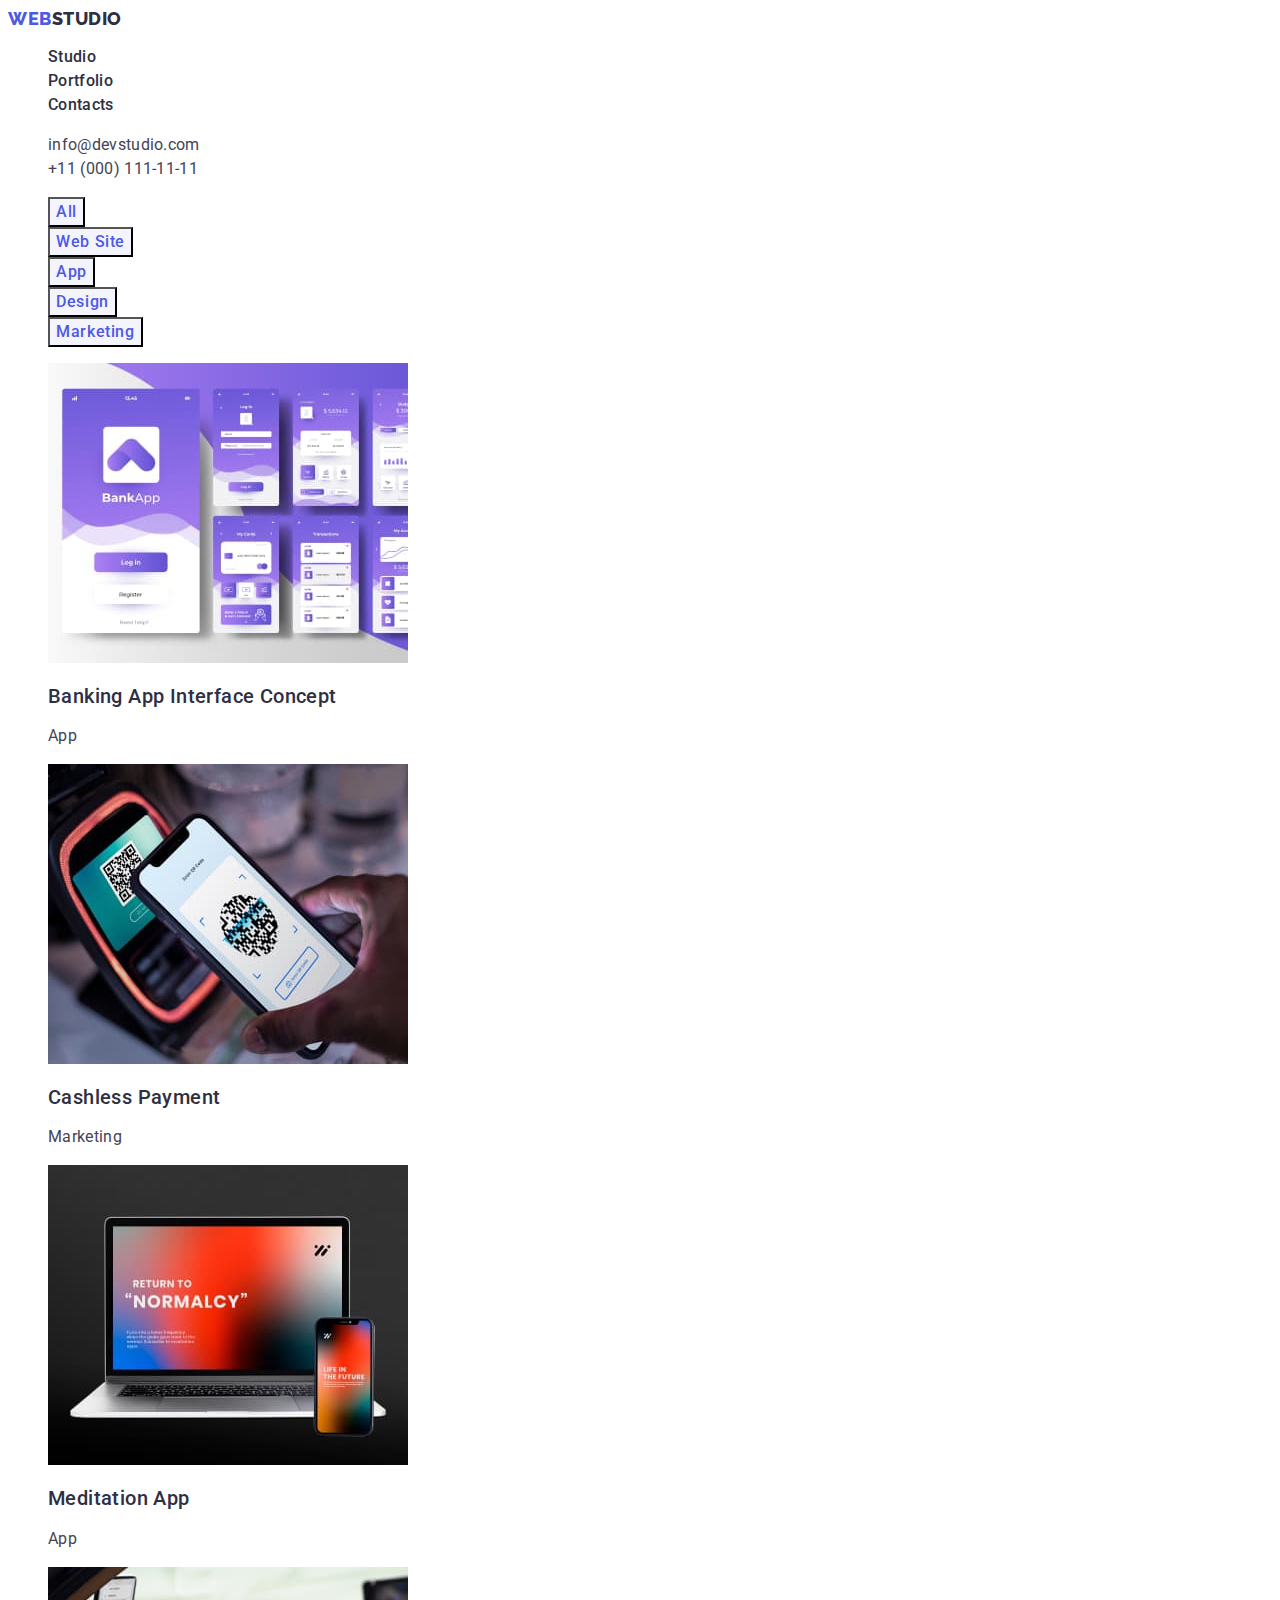
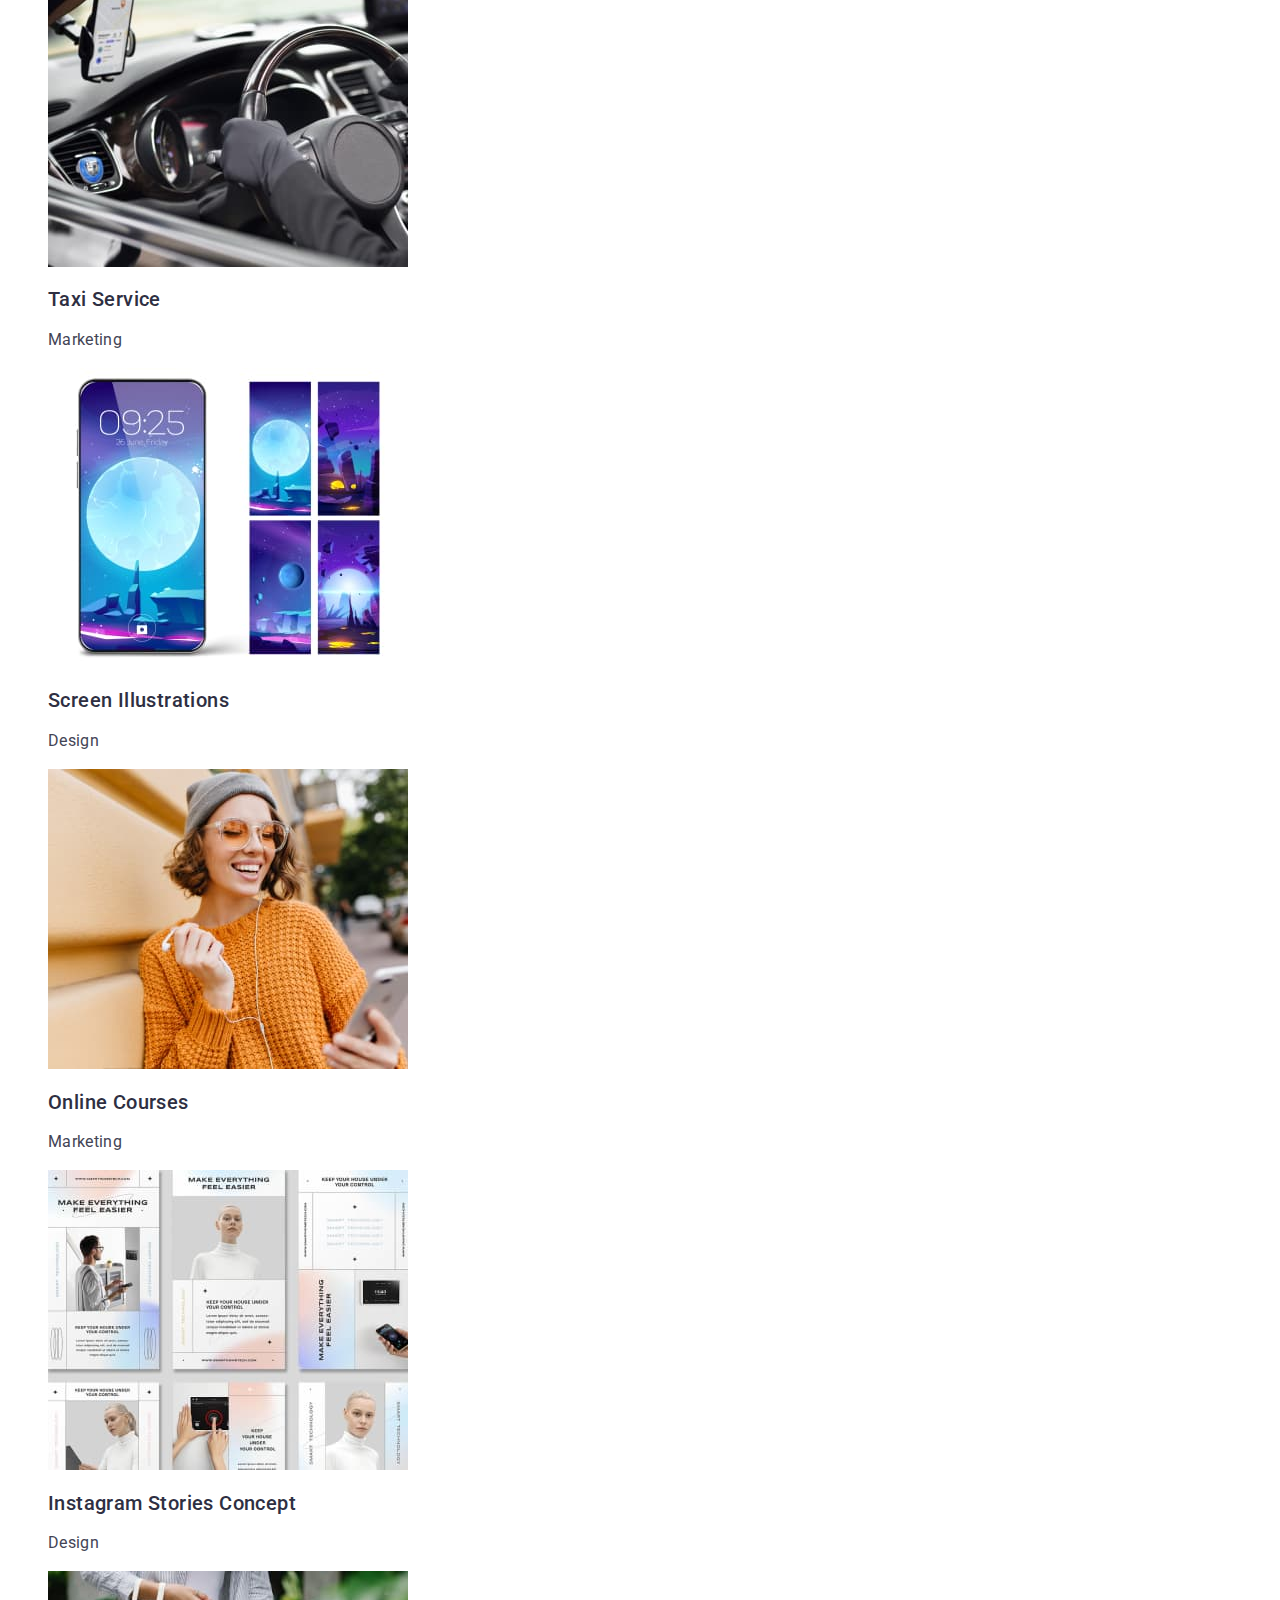
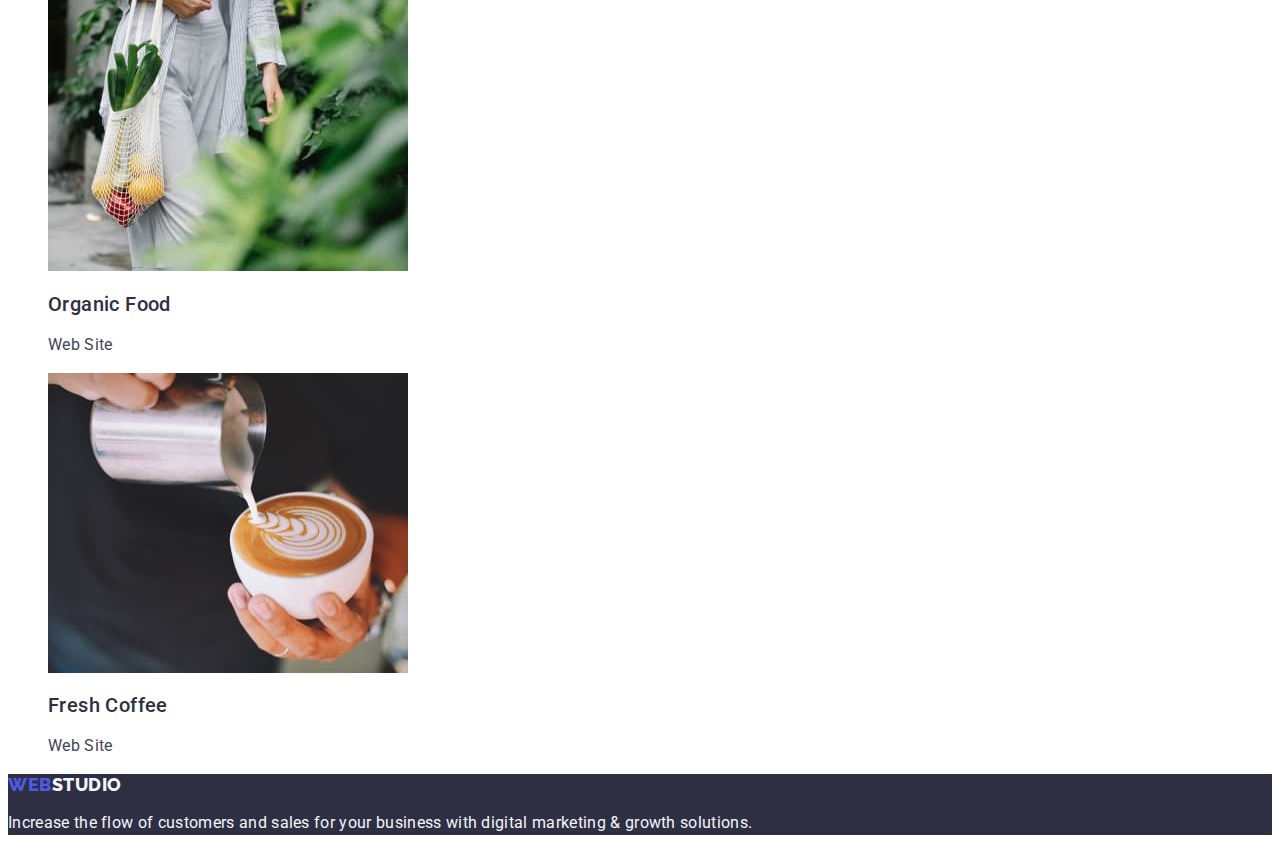
==== portfolio.html @ d4ae93c2 "Initial commit" ====
<!DOCTYPE html>
<html lang="en">

<head>
    <meta charset="UTF-8">
    <meta http-equiv="X-UA-Compatible" content="IE=edge">
    <meta name="viewport" content="width=device-width, initial-scale=1.0">
    <title>Портфоліо</title>
    <link rel="preconnect" href="https://fonts.googleapis.com">
    <link rel="preconnect" href="https://fonts.gstatic.com" crossorigin>
    <link href="https://fonts.googleapis.com/css2?family=Raleway:wght@800&family=Roboto:wght@400;500;700&display=swap"
        rel="stylesheet">
    <link rel="stylesheet" href="./css/styles.css">
</head>

<body>
    <!-- Header -->
    <header class="page-header">
        <nav class="page-nav">
            <a class="logo link" href="./index.html">Web<span class="logo-dark">Studio</span></a>
            <ul class="nav-list list">
                <li class="nav-item">
                    <a class="nav-link link" href="./index.html">Studio</a>
                </li>
                <li class="nav-item">
                    <a class="nav-link link" href="./portfolio.html">Portfolio</a>
                </li>
                <li class="nav-item">
                    <a class="nav-link link" href="">Contacts</a>
                </li>
            </ul>
        </nav>
        <address class="header-contacts">
            <ul class="header-contacts-list list">
                <li>
                    <a class="contact-item-link link" href="mailto:info@devstudio.com">info@devstudio.com</a>
                </li>
                <li>
                    <a class="contact-item-link link" href="tel:+110001111111">+11 (000) 111-11-11</a>
                </li>
            </ul>
        </address>
    </header>
    <main>
        <section class="project-filter">
            <h1 hidden>Projects</h1>
            <ul class="project-filter-list list">
                <li class="project-filter-item">
                        <button class="filter-button button" type="button">All</button>
                </li>
                <li class="project-filter-item">
                         <button class="filter-button button" type="button">Web Site</button>
                </li>
                <li class="project-filter-item">
                        <button class="filter-button button" type="button">App</button>
                </li>
                <li class="project-filter-item">
                        <button class="filter-button button" type="button">Design</button>
                </li>
                <li class="project-filter-item">
                        <button class="filter-button button" type="button">Marketing</button>
                </li>
            </ul>
<ul class="project-list list">
    <li class="project-card">
<a class="link" href="">
    <img src="./images/projects/banking-app-interface-concept.jpg" alt="seven screens of banking app inerface" width="360" height="300">
    <h2 class="main-title">Banking App Interface Concept</h2>
    <p class="main-description">App</p>
</a>
    </li>
    <li class="project-card">
<a class="link" href="">
    <img src="./images/projects/cashless-payment.jpg" alt="phone in hand near terminal" width="360" height="300">
    <h2 class="main-title">Cashless Payment</h2>
    <p class="main-description">Marketing</p>
</a>
    </li>
    <li class="project-card">
<a class="link" href="">
    <img src="./images/projects/meditation-app.jpg" alt="laptop and phone with motivated title on screen" width="360" height="300">
    <h2 class="main-title">Meditation App</h2>
    <p class="main-description">App</p>
</a>
    </li>
    <li class="project-card">
<a class="link" href="">
    <img src="./images/projects/taxi-service.jpg" alt="hands on car wheel" width="360" height="300">
    <h2 class="main-title">Taxi Service</h2>
    <p class="main-description">Marketing</p>
</a>
    </li>
    <li class="project-card">
<a class="link" href="">
    <img src="./images/projects/screen-illustrations.jpg" alt="phone with abstract wallpapers" width="360" height="300">
    <h2 class="main-title">Screen Illustrations</h2>
    <p class="main-description">Design</p>
</a>
    </li>
    <li class="project-card">
<a class="link" href="">
    <img src="./images/projects/online-cources.jpg" alt="smiling girl in headphones" width="360" height="300">
    <h2 class="main-title">Online Courses</h2>
    <p class="main-description">Marketing</p>
</a>
    </li>
    <li class="project-card">
<a class="link" href="">
    <img src="./images/projects/instagram-stories-concept.jpg" alt="variations of instagram stories" width="360" height="300">
    <h2 class="main-title">Instagram Stories Concept</h2>
    <p class="main-description">Design</p>
</a>
    </li>
    <li class="project-card">
<a class="link" href="">
    <img src="./images/projects/organic-food.jpg" alt="mesh bag with vegetables" width="360" height="300">
    <h2 class="main-title">Organic Food</h2>
    <p class="main-description">Web Site</p>
</a>
    </li>
    <li class="project-card">
<a class="link" href="">
    <img src="./images/projects/fresh-coffee.jpg" alt="barista get milk in cup of coffee" width="360" height="300">
    <h2 class="main-title">Fresh Coffee</h2>
    <p class="main-description">Web Site</p>
</a>
    </li>
</ul>
        </section>
    </main>
    <!-- Footer -->
    <footer class="page-footer">
        <a class="logo link" href="./index.html">Web<span class="logo-light">Studio</span></a>
        <p class="footer-message">Increase the flow of customers and sales for your business with digital marketing &
            growth solutions.</p>
    </footer>
</body>

</html>
---- css/styles.css ----
:root {
  --main-font-family: 'Roboto', sans-serif;
  --secondary-font-family-family: 'Raleway',
    sans-serif;
  --primary-text-color-light: #ffffff;
  --primary-text-color-dark: #434455;
  --secondary-text-color-light: #f4f4fd;
  --secondary-text-color-dark: #2e2f42;
  --brand-primary-color: #4d5ae5;
  --brand-secondary-color: #f4f4fd;
  --button-color-pressed: #404bbf;
  --button-color-succes: #31d0aa;
  --accent-color-light: #e7e9fc;
  --white-bg: #ffffff;
  --dark-bg: #2e2f42;
}

.list {
  list-style: none;
}

.link {
  text-decoration: none;
}

button {
  font-family: inherit;
  cursor: pointer;
}

address {
  font-style: normal;
}

body {
  font-family: var(--main-font-family);
  color: var(--primary-text-color-dark);
  background-color: var(--white-bg);
}

/* header */

.page-header {
  background-color: var(--white-bg);
}

.logo {
  font-family: var(
    --secondary-font-family-family
  );
  font-weight: 800;
  font-size: 18px;
  line-height: 1.17;
  display: flex;
  letter-spacing: 0.03em;
  text-transform: uppercase;
  color: var(--brand-primary-color);
}

.logo-footer {
  color: var(--secondary-text-color-light);
}

.logo-dark {
  color: var(--secondary-text-color-dark);
}

.logo-light {
  color: var(--secondary-text-color-light);
}

.nav-link {
  font-weight: 500;
  font-size: 16px;
  line-height: 1.5;
  letter-spacing: 0.02em;
  color: var(--secondary-text-color-dark);
}

.nav-link:active,
.nav-link:hover,
.nav-link:focus {
  color: var(--button-color-pressed);
}

.contact-item-link {
  font-style: normal;
  font-weight: 400;
  font-size: 16px;
  line-height: 24px;
  letter-spacing: 0.02em;
  color: var(--primary-text-color-dark);
}

.contact-item-link:hover,
.contact-item-link:focus {
  color: var(--button-color-pressed);
}

/* hero */

.hero-section {
  background-color: var(--dark-bg);
}

.hero-title {
  font-weight: 700;
  font-size: 56px;
  line-height: 1.07;
  text-align: center;
  letter-spacing: 0.02em;
  color: var(--primary-text-color-light);
}

.hero-button {
  font-weight: 500;
  font-size: 16px;
  line-height: 1.5;
  display: flex;
  align-items: center;
  letter-spacing: 0.04em;
  color: var(--primary-text-color-light);
  background-color: var(--brand-primary-color);
}

.hero-button:hover,
.hero-button:focus {
  background-color: var(--button-color-pressed);
}

/* features */

.main-title {
  font-weight: 500;
  font-size: 20px;
  line-height: 1.2;
  letter-spacing: 0.02em;
  color: var(--secondary-text-color-dark);
}

.main-description {
  font-size: 16px;
  line-height: 1.5;
  letter-spacing: 0.02em;
  color: var(--primary-text-color-dark);
}

/* what are we doing */

.section-title {
  font-weight: 700;
  font-size: 36px;
  line-height: 1.11;
  text-align: center;
  letter-spacing: 0.02em;
  text-transform: capitalize;
  color: var(--secondary-text-color-dark);
}

/* team */

.team-section {
  background-color: var(--brand-secondary-color);
}

.team-card {
  background-color: var(--white-bg);
}

.team-name {
  font-weight: 500;
  font-size: 20px;
  line-height: 1.2;
  text-align: center;
  letter-spacing: 0.02em;
  color: var(--secondary-text-color-dark);
}

.team-position {
  font-size: 16px;
  line-height: 1.5;
  text-align: center;
  letter-spacing: 0.02em;
  color: var(--primary-text-color-dark);
}

/* footer */

.page-footer {
  background-color: var(--dark-bg);
}

.footer-message {
  font-size: 16px;
  line-height: 1.5;
  letter-spacing: 0.02em;
  color: var(--secondary-text-color-light);
}

/* portfolio */

.filter-button {
  font-weight: 500;
  font-size: 16px;
  line-height: 1.5;
  display: flex;
  align-items: center;
  text-align: center;
  letter-spacing: 0.04em;
  color: var(--brand-primary-color);
  background-color: var(--brand-secondary-color);
}

.filter-button:hover,
.filter-button:focus {
  color: var(--primary-text-color-light);
  background-color: var(--button-color-pressed);
}
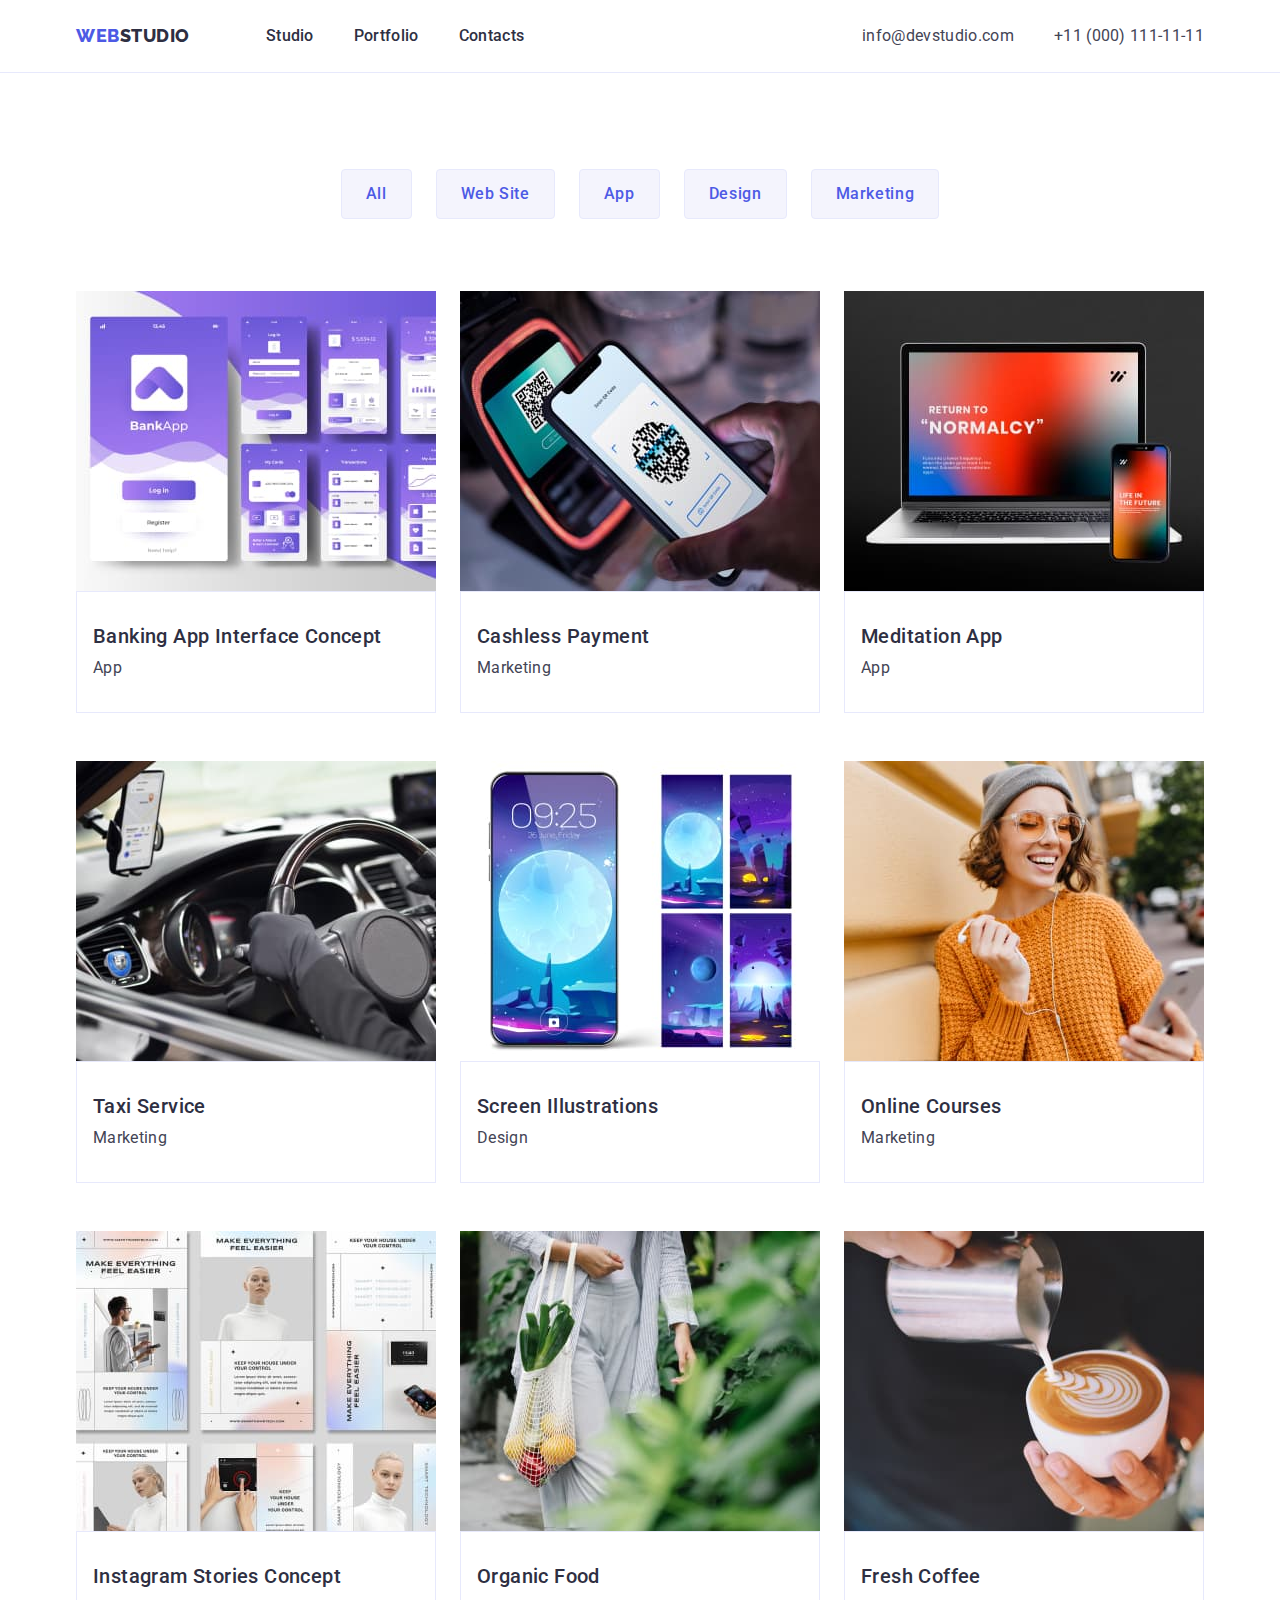
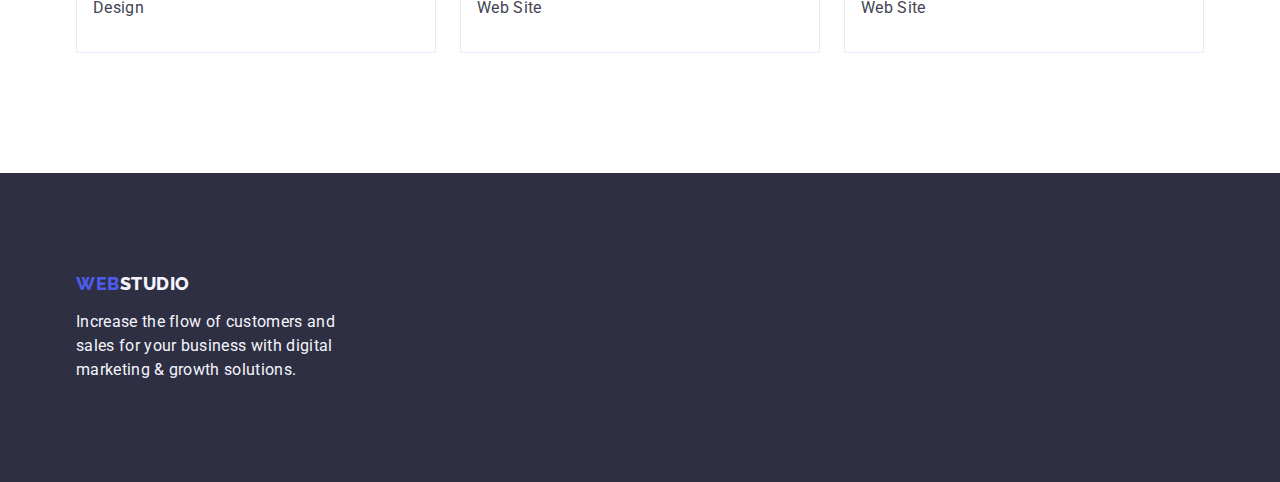
==== commit a65734b1: "добавил флексбоксы" ====
--- a/portfolio.html
+++ b/portfolio.html
@@ -10,129 +10,162 @@
     <link rel="preconnect" href="https://fonts.gstatic.com" crossorigin>
     <link href="https://fonts.googleapis.com/css2?family=Raleway:wght@800&family=Roboto:wght@400;500;700&display=swap"
         rel="stylesheet">
-    <link rel="stylesheet" href="./css/styles.css">
+    <link rel="stylesheet" href="https://cdnjs.cloudflare.com/ajax/libs/modern-normalize/1.1.0/modern-normalize.min.css">
+        <link rel="stylesheet" href="./css/styles.css">
 </head>
 
 <body>
     <!-- Header -->
     <header class="page-header">
-        <nav class="page-nav">
-            <a class="logo link" href="./index.html">Web<span class="logo-dark">Studio</span></a>
-            <ul class="nav-list list">
-                <li class="nav-item">
-                    <a class="nav-link link" href="./index.html">Studio</a>
-                </li>
-                <li class="nav-item">
-                    <a class="nav-link link" href="./portfolio.html">Portfolio</a>
-                </li>
-                <li class="nav-item">
-                    <a class="nav-link link" href="">Contacts</a>
-                </li>
-            </ul>
-        </nav>
-        <address class="header-contacts">
-            <ul class="header-contacts-list list">
-                <li>
-                    <a class="contact-item-link link" href="mailto:info@devstudio.com">info@devstudio.com</a>
-                </li>
-                <li>
-                    <a class="contact-item-link link" href="tel:+110001111111">+11 (000) 111-11-11</a>
-                </li>
-            </ul>
-        </address>
+        <div class="container header-container">
+            <nav class="page-nav">
+                <a class="logo link" href="./index.html">Web<span class="logo-dark">Studio</span></a>
+                <ul class="nav-list list">
+                    <li class="nav-item">
+                        <a class="nav-link link" href="./index.html">Studio</a>
+                    </li>
+                    <li class="nav-item">
+                        <a class="nav-link link" href="./portfolio.html">Portfolio</a>
+                    </li>
+                    <li class="nav-item">
+                        <a class="nav-link link" href="">Contacts</a>
+                    </li>
+                </ul>
+            </nav>
+            <address class="header-contacts">
+                <ul class="header-contacts-list list">
+                    <li>
+                        <a class="contact-item-link contact-mail link"
+                            href="mailto:info@devstudio.com">info@devstudio.com</a>
+                    </li>
+                    <li>
+                        <a class="contact-item-link link" href="tel:+110001111111">+11 (000) 111-11-11</a>
+                    </li>
+                </ul>
+            </address>
+        </div>
     </header>
     <main>
-        <section class="project-filter">
-            <h1 hidden>Projects</h1>
-            <ul class="project-filter-list list">
-                <li class="project-filter-item">
+        <section class="project-filter section">
+            <div class="container">
+                <h1 hidden>Projects</h1>
+                <ul class="project-filter-list list">
+                    <li class="project-filter-item">
                         <button class="filter-button button" type="button">All</button>
-                </li>
-                <li class="project-filter-item">
-                         <button class="filter-button button" type="button">Web Site</button>
-                </li>
-                <li class="project-filter-item">
+                    </li>
+                    <li class="project-filter-item">
+                        <button class="filter-button button" type="button">Web Site</button>
+                    </li>
+                    <li class="project-filter-item">
                         <button class="filter-button button" type="button">App</button>
-                </li>
-                <li class="project-filter-item">
+                    </li>
+                    <li class="project-filter-item">
                         <button class="filter-button button" type="button">Design</button>
-                </li>
-                <li class="project-filter-item">
+                    </li>
+                    <li class="project-filter-item">
                         <button class="filter-button button" type="button">Marketing</button>
-                </li>
-            </ul>
-<ul class="project-list list">
-    <li class="project-card">
-<a class="link" href="">
-    <img src="./images/projects/banking-app-interface-concept.jpg" alt="seven screens of banking app inerface" width="360" height="300">
-    <h2 class="main-title">Banking App Interface Concept</h2>
-    <p class="main-description">App</p>
-</a>
-    </li>
-    <li class="project-card">
-<a class="link" href="">
-    <img src="./images/projects/cashless-payment.jpg" alt="phone in hand near terminal" width="360" height="300">
-    <h2 class="main-title">Cashless Payment</h2>
-    <p class="main-description">Marketing</p>
-</a>
-    </li>
-    <li class="project-card">
-<a class="link" href="">
-    <img src="./images/projects/meditation-app.jpg" alt="laptop and phone with motivated title on screen" width="360" height="300">
-    <h2 class="main-title">Meditation App</h2>
-    <p class="main-description">App</p>
-</a>
-    </li>
-    <li class="project-card">
-<a class="link" href="">
-    <img src="./images/projects/taxi-service.jpg" alt="hands on car wheel" width="360" height="300">
-    <h2 class="main-title">Taxi Service</h2>
-    <p class="main-description">Marketing</p>
-</a>
-    </li>
-    <li class="project-card">
-<a class="link" href="">
-    <img src="./images/projects/screen-illustrations.jpg" alt="phone with abstract wallpapers" width="360" height="300">
-    <h2 class="main-title">Screen Illustrations</h2>
-    <p class="main-description">Design</p>
-</a>
-    </li>
-    <li class="project-card">
-<a class="link" href="">
-    <img src="./images/projects/online-cources.jpg" alt="smiling girl in headphones" width="360" height="300">
-    <h2 class="main-title">Online Courses</h2>
-    <p class="main-description">Marketing</p>
-</a>
-    </li>
-    <li class="project-card">
-<a class="link" href="">
-    <img src="./images/projects/instagram-stories-concept.jpg" alt="variations of instagram stories" width="360" height="300">
-    <h2 class="main-title">Instagram Stories Concept</h2>
-    <p class="main-description">Design</p>
-</a>
-    </li>
-    <li class="project-card">
-<a class="link" href="">
-    <img src="./images/projects/organic-food.jpg" alt="mesh bag with vegetables" width="360" height="300">
-    <h2 class="main-title">Organic Food</h2>
-    <p class="main-description">Web Site</p>
-</a>
-    </li>
-    <li class="project-card">
-<a class="link" href="">
-    <img src="./images/projects/fresh-coffee.jpg" alt="barista get milk in cup of coffee" width="360" height="300">
-    <h2 class="main-title">Fresh Coffee</h2>
-    <p class="main-description">Web Site</p>
-</a>
-    </li>
-</ul>
+                    </li>
+                </ul>
+                <ul class="project-list list">
+                    <li class="project-card">
+                        <a class="link project-card-link" href="">
+                            <img src="./images/projects/banking-app-interface-concept.jpg" alt="seven screens of banking app inerface"
+                                width="360" height="300">
+                            <div class="project-card-text">
+                                <h2 class="main-title">Banking App Interface Concept</h2>
+                                <p class="main-description">App</p>
+                            </div>
+                        </a>
+                    </li>
+                    <li class="project-card">
+                        <a class="link project-card-link" href="">
+                            <img src="./images/projects/cashless-payment.jpg" alt="phone in hand near terminal" width="360"
+                                height="300">
+                            <div class="project-card-text">
+                                <h2 class="main-title">Cashless Payment</h2>
+                                <p class="main-description">Marketing</p>
+                            </div>
+                        </a>
+                    </li>
+                    <li class="project-card">
+                        <a class="link project-card-link" href="">
+                            <img src="./images/projects/meditation-app.jpg" alt="laptop and phone with motivated title on screen"
+                                width="360" height="300">
+                            <div class="project-card-text">
+                                <h2 class="main-title">Meditation App</h2>
+                                <p class="main-description">App</p>
+                            </div>
+                        </a>
+                    </li>
+                    <li class="project-card">
+                        <a class="link project-card-link" href="">
+                            <img src="./images/projects/taxi-service.jpg" alt="hands on car wheel" width="360" height="300">
+                            <div class="project-card-text">
+                                <h2 class="main-title">Taxi Service</h2>
+                                <p class="main-description">Marketing</p>
+                            </div>
+                        </a>
+                    </li>
+                    <li class="project-card">
+                        <a class="link project-card-link" href="">
+                            <img src="./images/projects/screen-illustrations.jpg" alt="phone with abstract wallpapers" width="360"
+                                height="300">
+                            <div class="project-card-text">
+                                <h2 class="main-title">Screen Illustrations</h2>
+                                <p class="main-description">Design</p>
+                            </div>
+                        </a>
+                    </li>
+                    <li class="project-card">
+                        <a class="link project-card-link" href="">
+                            <img src="./images/projects/online-cources.jpg" alt="smiling girl in headphones" width="360" height="300">
+                            <div class="project-card-text">
+                                <h2 class="main-title">Online Courses</h2>
+                                <p class="main-description">Marketing</p>
+                            </div>
+                        </a>
+                    </li>
+                    <li class="project-card">
+                        <a class="link project-card-link" href="">
+                            <img src="./images/projects/instagram-stories-concept.jpg" alt="variations of instagram stories" width="360"
+                                height="300">
+                            <div class="project-card-text">
+                                <h2 class="main-title">Instagram Stories Concept</h2>
+                                <p class="main-description">Design</p>
+                            </div>
+                        </a>
+                    </li>
+                    <li class="project-card">
+                        <a class="link project-card-link" href="">
+                            <img src="./images/projects/organic-food.jpg" alt="mesh bag with vegetables" width="360" height="300">
+                            <div class="project-card-text">
+                                <h2 class="main-title">Organic Food</h2>
+                                <p class="main-description">Web Site</p>
+                            </div>
+                        </a>
+                    </li>
+                    <li class="project-card">
+                        <a class="link project-card-link" href="">
+                            <img src="./images/projects/fresh-coffee.jpg" alt="barista get milk in cup of coffee" width="360"
+                                height="300">
+                            <div class="project-card-text">
+                                <h2 class="main-title">Fresh Coffee</h2>
+                                <p class="main-description">Web Site</p>
+                            </div>
+                        </a>
+                    </li>
+                </ul>
+            </div>
         </section>
     </main>
     <!-- Footer -->
     <footer class="page-footer">
-        <a class="logo link" href="./index.html">Web<span class="logo-light">Studio</span></a>
-        <p class="footer-message">Increase the flow of customers and sales for your business with digital marketing &
-            growth solutions.</p>
+        <div class="container">
+            <a class="logo link" href="./index.html">Web<span class="logo-light">Studio</span></a>
+            <p class="footer-message">Increase the flow of customers and sales for your business with digital marketing &
+                growth
+                solutions.</p>
+        </div>
     </footer>
 </body>
 
--- a/css/styles.css
+++ b/css/styles.css
@@ -24,8 +24,27 @@
 }
 
 button {
-  font-family: inherit;
   cursor: pointer;
+}
+
+h1,
+h2,
+h3,
+h4,
+p {
+  margin-top: 0;
+  margin-bottom: 0;
+}
+
+ul,
+ol {
+  margin-top: 0;
+  margin-bottom: 0;
+  padding-left: 0;
+}
+
+img {
+  display: block;
 }
 
 address {
@@ -38,13 +57,47 @@
   background-color: var(--white-bg);
 }
 
+.container {
+  width: 1158px;
+  margin-left: auto;
+  margin-right: auto;
+  padding-left: 15px;
+  padding-right: 15px;
+}
+
+.section {
+  padding-top: 120px;
+  padding-bottom: 120px;
+}
+
 /* header */
 
 .page-header {
   background-color: var(--white-bg);
+  border-bottom: 1px solid #e7e9fc;
+}
+
+.header-container {
+  display: flex;
+  justify-content: space-between;
+  padding-top: 24px;
+  padding-bottom: 24px;
+}
+
+.page-nav {
+  display: flex;
+  align-items: center;
+}
+
+.nav-list {
+  display: flex;
+  align-items: center;
+  column-gap: 40px;
 }
 
 .logo {
+  margin-right: 76px;
+
   font-family: var(
     --secondary-font-family-family
   );
@@ -83,9 +136,12 @@
   color: var(--button-color-pressed);
 }
 
+.header-contacts-list {
+  display: flex;
+}
+
 .contact-item-link {
   font-style: normal;
-  font-weight: 400;
   font-size: 16px;
   line-height: 24px;
   letter-spacing: 0.02em;
@@ -97,26 +153,39 @@
   color: var(--button-color-pressed);
 }
 
+.contact-mail {
+  margin-left: auto;
+  margin-right: 40px;
+}
+
 /* hero */
 
 .hero-section {
   background-color: var(--dark-bg);
+  text-align: center;
 }
 
 .hero-title {
-  font-weight: 700;
+  margin-top: 68px;
+  margin-bottom: 48px;
   font-size: 56px;
   line-height: 1.07;
-  text-align: center;
   letter-spacing: 0.02em;
   color: var(--primary-text-color-light);
 }
 
 .hero-button {
-  font-weight: 500;
-  font-size: 16px;
-  line-height: 1.5;
-  display: flex;
+  padding-top: 16px;
+  padding-bottom: 16px;
+  padding-left: 32px;
+  padding-right: 32px;
+  margin-bottom: 68px;
+  box-shadow: 0px 4px 4px rgba(0, 0, 0, 0.15);
+  border: var(--brand-primary-color);
+  border-radius: 4px;
+  font-weight: 500;
+  font-size: 16px;
+  line-height: 1.5;
   align-items: center;
   letter-spacing: 0.04em;
   color: var(--primary-text-color-light);
@@ -130,7 +199,26 @@
 
 /* features */
 
+.features-list {
+  display: flex;
+  gap: 24px;
+}
+
+.visually-hidden {
+  position: absolute;
+  width: 1px;
+  height: 1px;
+  margin: -1px;
+  border: 0;
+  padding: 0;
+  white-space: nowrap;
+  clip-path: inset(100%);
+  clip: rect(0 0 0 0);
+  overflow: hidden;
+}
+
 .main-title {
+  margin-bottom: 8px;
   font-weight: 500;
   font-size: 20px;
   line-height: 1.2;
@@ -147,8 +235,17 @@
 
 /* what are we doing */
 
+.doing-section {
+  padding-top: 0;
+}
+
+.doing-list {
+  display: flex;
+  column-gap: 24px;
+}
+
 .section-title {
-  font-weight: 700;
+  margin-bottom: 72px;
   font-size: 36px;
   line-height: 1.11;
   text-align: center;
@@ -159,15 +256,36 @@
 
 /* team */
 
+.team-text {
+  padding-top: 32px;
+  padding-bottom: 32px;
+  padding-right: 16px;
+  padding-left: 16px;
+}
+
+.team-list {
+  display: flex;
+  column-gap: 24px;
+}
+.team-card {
+  background-color: var(--white-bg);
+}
+
 .team-section {
   background-color: var(--brand-secondary-color);
 }
 
 .team-card {
   background-color: var(--white-bg);
+  border-bottom-right-radius: 4px;
+  border-bottom-left-radius: 4px;
+  box-shadow: 0px 1px 6px rgba(46, 47, 66, 0.08),
+    0px 1px 1px rgba(46, 47, 66, 0.16),
+    0px 2px 1px rgba(46, 47, 66, 0.08);
 }
 
 .team-name {
+  margin-bottom: 8px;
   font-weight: 500;
   font-size: 20px;
   line-height: 1.2;
@@ -187,10 +305,14 @@
 /* footer */
 
 .page-footer {
+  padding-top: 100px;
+  padding-bottom: 100px;
   background-color: var(--dark-bg);
 }
 
 .footer-message {
+  width: 264px;
+  margin-top: 16px;
   font-size: 16px;
   line-height: 1.5;
   letter-spacing: 0.02em;
@@ -199,7 +321,24 @@
 
 /* portfolio */
 
+.project-filter {
+  padding-top: 96px;
+}
+
+.project-filter-list {
+  display: flex;
+  column-gap: 24px;
+  justify-content: center;
+  margin-bottom: 72px;
+}
+
 .filter-button {
+  padding-top: 12px;
+  padding-bottom: 12px;
+  padding-left: 24px;
+  padding-right: 24px;
+  border: 1px solid var(--accent-color-light);
+  border-radius: 4px;
   font-weight: 500;
   font-size: 16px;
   line-height: 1.5;
@@ -215,4 +354,27 @@
 .filter-button:focus {
   color: var(--primary-text-color-light);
   background-color: var(--button-color-pressed);
-}
+  border: var(--button-color-pressed);
+  box-shadow: 0px 3px 1px rgba(0, 0, 0, 0.1),
+    0px 2px 1px rgba(0, 0, 0, 0.08),
+    0px 2px 2px rgba(0, 0, 0, 0.12);
+}
+
+.project-list {
+  display: flex;
+  flex-wrap: wrap;
+  row-gap: 48px;
+  column-gap: 24px;
+}
+
+.project-card {
+  flex-basis: calc((100% - 48px) / 3);
+}
+
+.project-card-text {
+  padding-top: 32px;
+  padding-bottom: 32px;
+  padding-left: 16px;
+  background-color: var(--white-bg);
+  border: 1px solid var(--accent-color-light);
+}
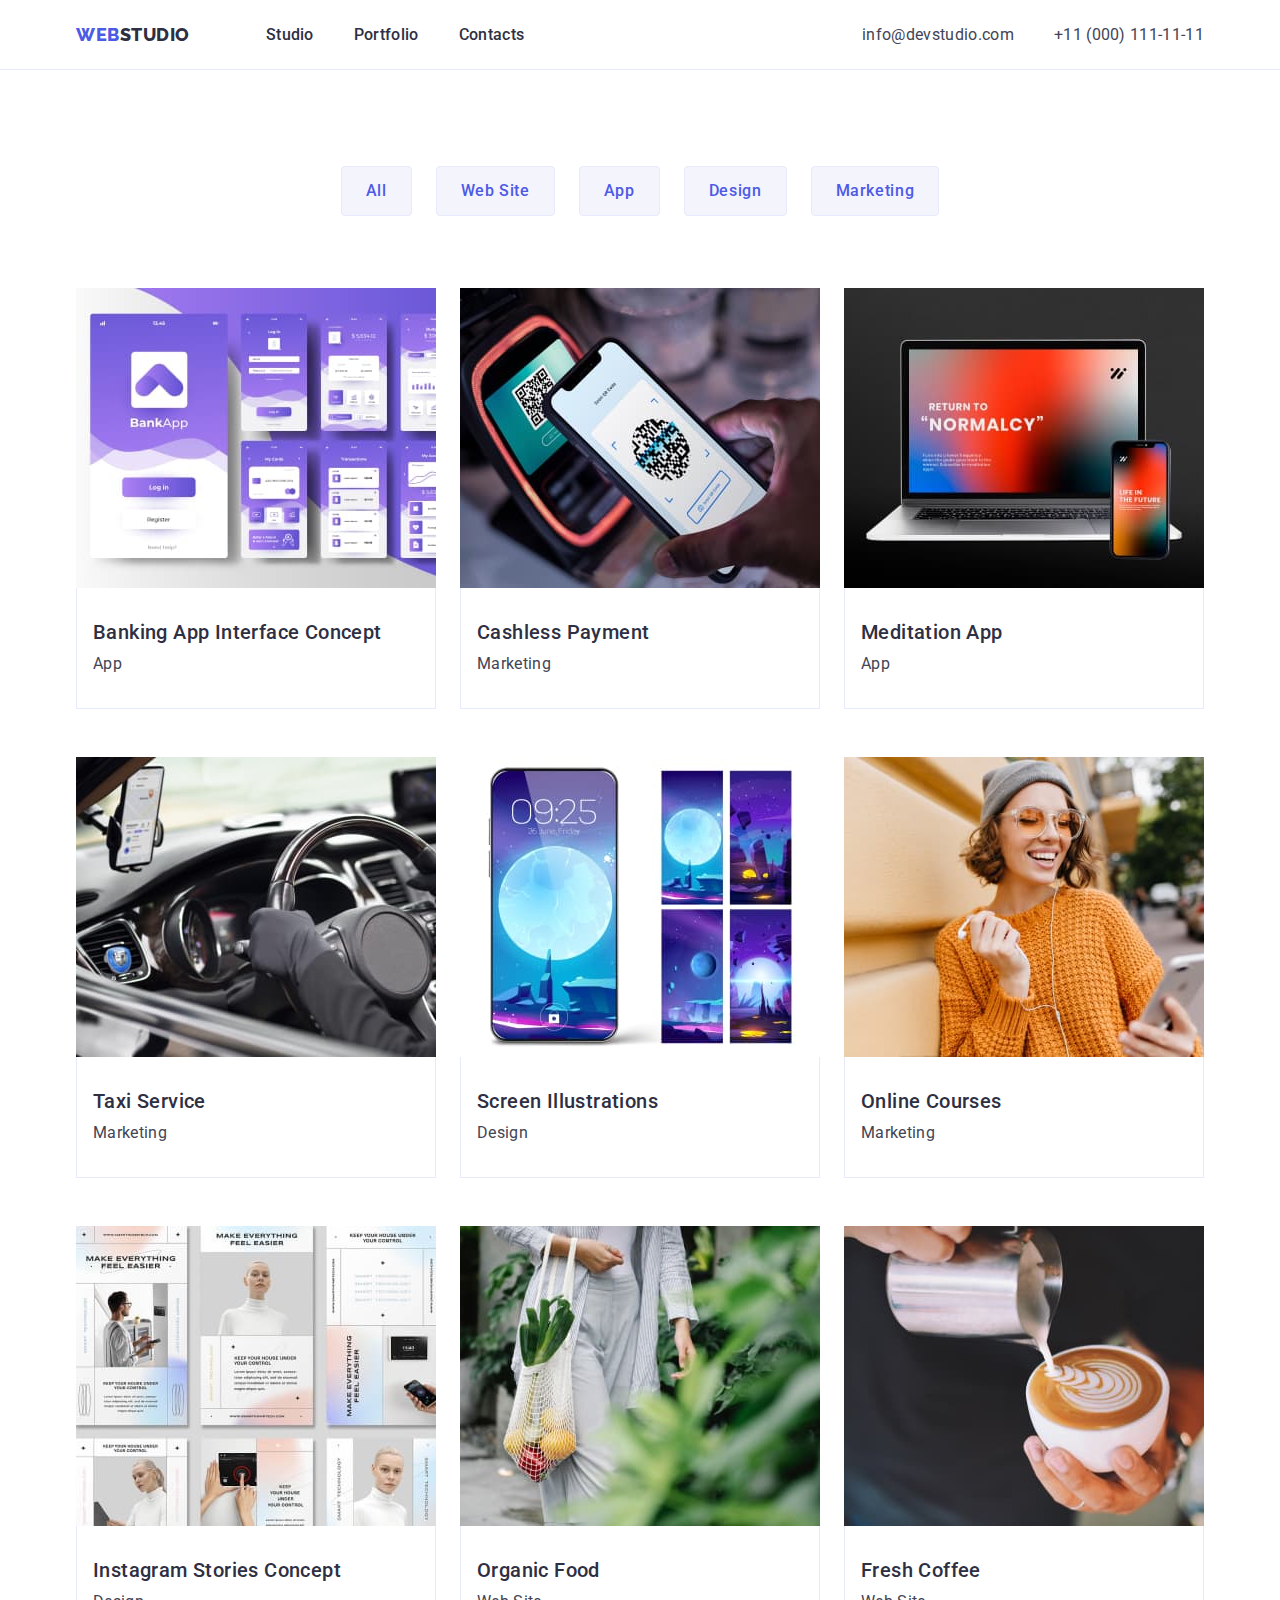
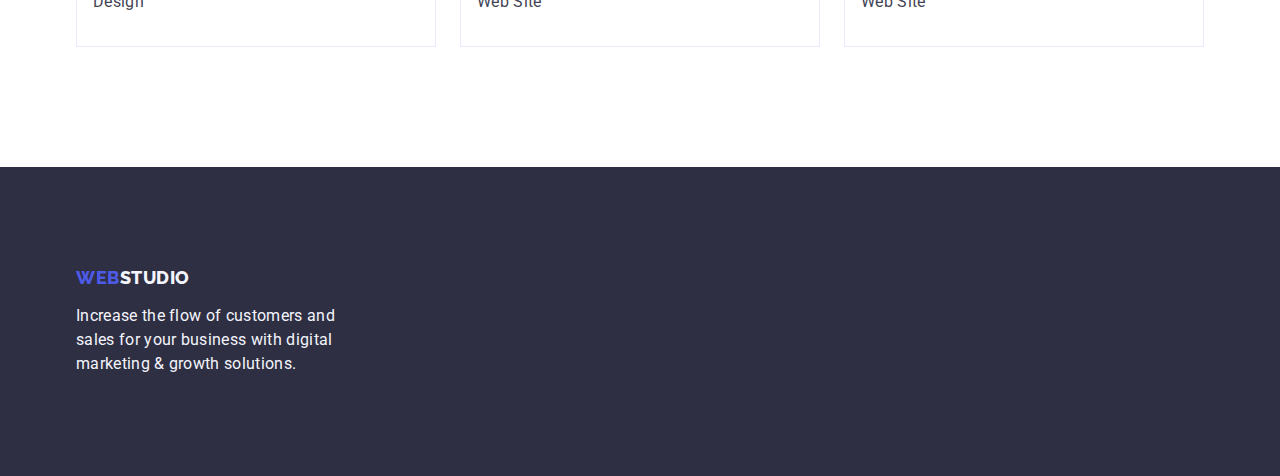
==== commit 6e877a0d: "работа на ошибками" ====
--- a/portfolio.html
+++ b/portfolio.html
@@ -48,7 +48,7 @@
     <main>
         <section class="project-filter section">
             <div class="container">
-                <h1 hidden>Projects</h1>
+                <h1 class="visually-hidden">Projects</h1>
                 <ul class="project-filter-list list">
                     <li class="project-filter-item">
                         <button class="filter-button button" type="button">All</button>
--- a/css/styles.css
+++ b/css/styles.css
@@ -45,6 +45,8 @@
 
 img {
   display: block;
+  max-width: 100%;
+  height: auto;
 }
 
 address {
@@ -75,29 +77,30 @@
 .page-header {
   background-color: var(--white-bg);
   border-bottom: 1px solid #e7e9fc;
+  /* padding-top: 24px;
+  padding-bottom: 24px; */
 }
 
 .header-container {
   display: flex;
   justify-content: space-between;
+}
+
+.page-nav {
+  display: flex;
+  align-items: center;
+}
+
+.nav-list {
+  display: flex;
+  align-items: center;
+  gap: 40px;
+}
+
+.logo {
+  margin-right: 76px;
   padding-top: 24px;
   padding-bottom: 24px;
-}
-
-.page-nav {
-  display: flex;
-  align-items: center;
-}
-
-.nav-list {
-  display: flex;
-  align-items: center;
-  column-gap: 40px;
-}
-
-.logo {
-  margin-right: 76px;
-
   font-family: var(
     --secondary-font-family-family
   );
@@ -110,10 +113,6 @@
   color: var(--brand-primary-color);
 }
 
-.logo-footer {
-  color: var(--secondary-text-color-light);
-}
-
 .logo-dark {
   color: var(--secondary-text-color-dark);
 }
@@ -123,6 +122,8 @@
 }
 
 .nav-link {
+  padding-top: 24px;
+  padding-bottom: 24px;
   font-weight: 500;
   font-size: 16px;
   line-height: 1.5;
@@ -136,11 +137,20 @@
   color: var(--button-color-pressed);
 }
 
+.header-contacts {
+  display: flex;
+  align-items: center;
+}
+
 .header-contacts-list {
   display: flex;
+  gap: 40px;
+  align-items: center;
 }
 
 .contact-item-link {
+  padding-top: 24px;
+  padding-bottom: 24px;
   font-style: normal;
   font-size: 16px;
   line-height: 24px;
@@ -155,19 +165,22 @@
 
 .contact-mail {
   margin-left: auto;
-  margin-right: 40px;
 }
 
 /* hero */
 
 .hero-section {
+  padding-top: 188px;
+  padding-bottom: 188px;
   background-color: var(--dark-bg);
   text-align: center;
 }
 
 .hero-title {
-  margin-top: 68px;
-  margin-bottom: 48px;
+  margin-right: auto;
+  margin-left: auto;
+  max-width: 496px;
+
   font-size: 56px;
   line-height: 1.07;
   letter-spacing: 0.02em;
@@ -175,11 +188,15 @@
 }
 
 .hero-button {
+  display: block;
+  min-width: 169px;
   padding-top: 16px;
   padding-bottom: 16px;
   padding-left: 32px;
   padding-right: 32px;
-  margin-bottom: 68px;
+  margin-top: 48px;
+  margin-left: auto;
+  margin-right: auto;
   box-shadow: 0px 4px 4px rgba(0, 0, 0, 0.15);
   border: var(--brand-primary-color);
   border-radius: 4px;
@@ -202,6 +219,10 @@
 .features-list {
   display: flex;
   gap: 24px;
+}
+
+.features-item {
+  flex-basis: calc((100% - 72px) / 4);
 }
 
 .visually-hidden {
@@ -241,7 +262,11 @@
 
 .doing-list {
   display: flex;
-  column-gap: 24px;
+  gap: 24px;
+}
+
+.doing-item {
+  flex-basis: calc((100% - 3 * 16px) / 3);
 }
 
 .section-title {
@@ -265,10 +290,7 @@
 
 .team-list {
   display: flex;
-  column-gap: 24px;
-}
-.team-card {
-  background-color: var(--white-bg);
+  gap: 24px;
 }
 
 .team-section {
@@ -276,6 +298,7 @@
 }
 
 .team-card {
+  flex-basis: calc((100% - 72px) / 4);
   background-color: var(--white-bg);
   border-bottom-right-radius: 4px;
   border-bottom-left-radius: 4px;
@@ -304,6 +327,15 @@
 
 /* footer */
 
+.page-footer .logo {
+  display: inline-block;
+  margin-bottom: 16px;
+  margin-top: 0;
+  margin-left: 0;
+  margin-right: 0;
+  padding: 0;
+}
+
 .page-footer {
   padding-top: 100px;
   padding-bottom: 100px;
@@ -312,7 +344,6 @@
 
 .footer-message {
   width: 264px;
-  margin-top: 16px;
   font-size: 16px;
   line-height: 1.5;
   letter-spacing: 0.02em;
@@ -327,7 +358,7 @@
 
 .project-filter-list {
   display: flex;
-  column-gap: 24px;
+  gap: 24px;
   justify-content: center;
   margin-bottom: 72px;
 }
@@ -354,7 +385,7 @@
 .filter-button:focus {
   color: var(--primary-text-color-light);
   background-color: var(--button-color-pressed);
-  border: var(--button-color-pressed);
+  border: 1px solid transparent;
   box-shadow: 0px 3px 1px rgba(0, 0, 0, 0.1),
     0px 2px 1px rgba(0, 0, 0, 0.08),
     0px 2px 2px rgba(0, 0, 0, 0.12);
@@ -375,6 +406,8 @@
   padding-top: 32px;
   padding-bottom: 32px;
   padding-left: 16px;
+  padding-right: 16px;
   background-color: var(--white-bg);
   border: 1px solid var(--accent-color-light);
-}
+  border-top: none;
+}
